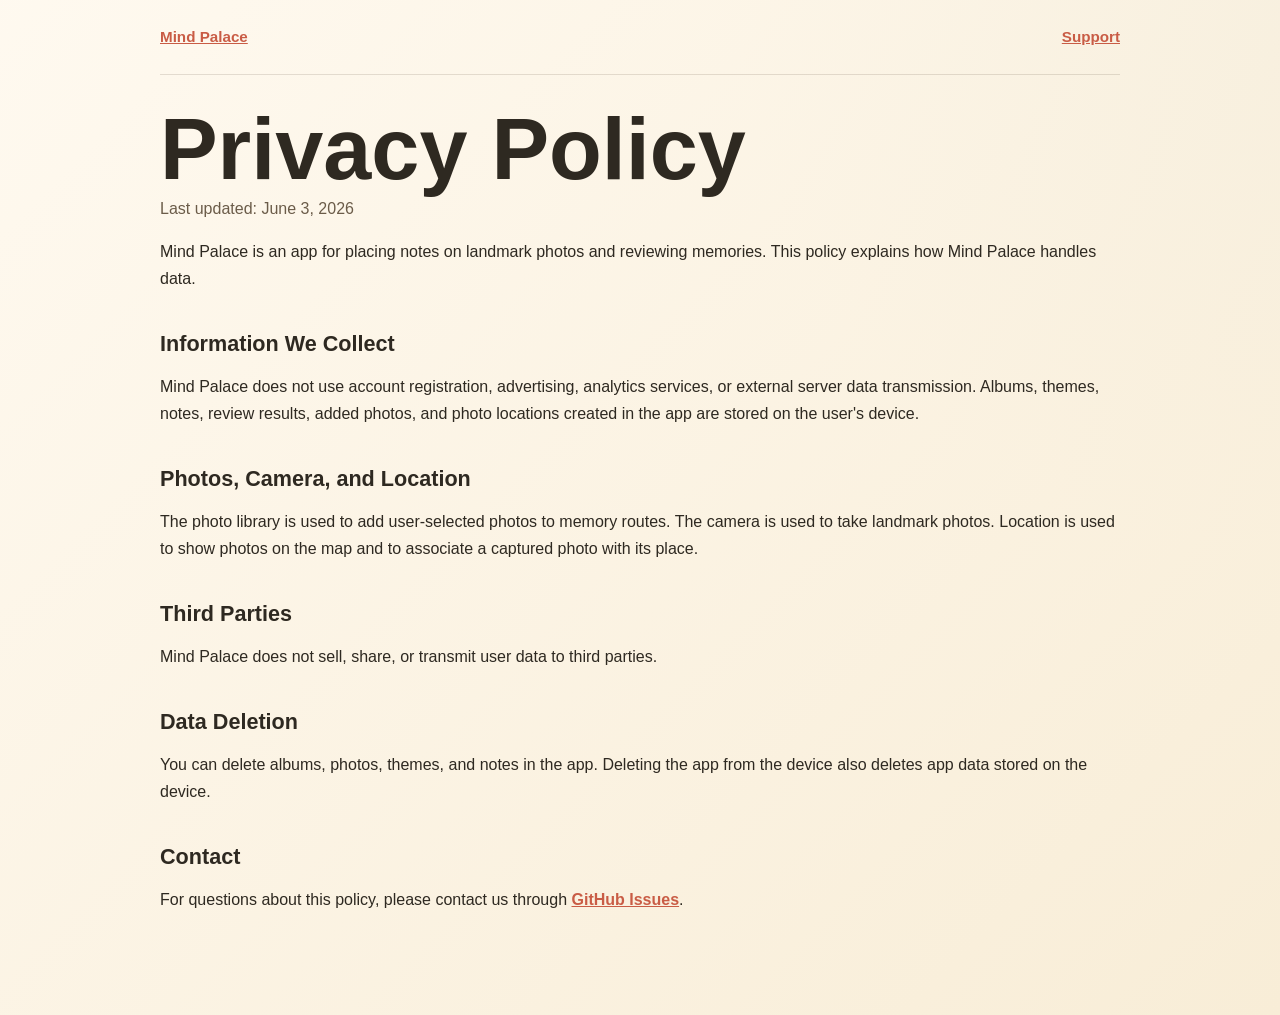
==== docs/privacy.html @ 4e6e689c "Add App Store metadata and support pages" ====
<!doctype html>
<html lang="en">
<head>
  <meta charset="utf-8">
  <meta name="viewport" content="width=device-width, initial-scale=1">
  <title>Mind Palace Privacy Policy</title>
  <link rel="stylesheet" href="styles.css">
</head>
<body>
  <main class="page">
    <nav class="topnav"><a href="index.html">Mind Palace</a><a href="support.html">Support</a></nav>
    <section class="section">
      <h1>Privacy Policy</h1>
      <p class="meta">Last updated: June 3, 2026</p>

      <p>Mind Palace is an app for placing notes on landmark photos and reviewing memories. This policy explains how Mind Palace handles data.</p>

      <h2>Information We Collect</h2>
      <p>Mind Palace does not use account registration, advertising, analytics services, or external server data transmission. Albums, themes, notes, review results, added photos, and photo locations created in the app are stored on the user's device.</p>

      <h2>Photos, Camera, and Location</h2>
      <p>The photo library is used to add user-selected photos to memory routes. The camera is used to take landmark photos. Location is used to show photos on the map and to associate a captured photo with its place.</p>

      <h2>Third Parties</h2>
      <p>Mind Palace does not sell, share, or transmit user data to third parties.</p>

      <h2>Data Deletion</h2>
      <p>You can delete albums, photos, themes, and notes in the app. Deleting the app from the device also deletes app data stored on the device.</p>

      <h2>Contact</h2>
      <p>For questions about this policy, please contact us through <a href="https://github.com/Nfnat0/mind-palace/issues">GitHub Issues</a>.</p>
    </section>
  </main>
</body>
</html>
---- docs/styles.css ----
:root {
  color-scheme: light;
  --paper: #f8edd7;
  --paper-deep: #ead8b7;
  --ink: #2e2921;
  --muted: #6b5c49;
  --sage: #667c5d;
  --coral: #c95c45;
  --white: #fffaf1;
}

* {
  box-sizing: border-box;
}

body {
  margin: 0;
  font-family: -apple-system, BlinkMacSystemFont, "Hiragino Sans", "Yu Gothic", "Segoe UI", sans-serif;
  line-height: 1.7;
  color: var(--ink);
  background:
    linear-gradient(135deg, rgba(255, 250, 241, 0.94), rgba(248, 237, 215, 0.86)),
    radial-gradient(circle at top right, rgba(102, 124, 93, 0.2), transparent 34rem),
    var(--paper);
}

a {
  color: var(--coral);
  font-weight: 700;
}

.page {
  width: min(960px, calc(100% - 32px));
  margin: 0 auto;
  padding: 24px 0 56px;
}

.topnav {
  display: flex;
  justify-content: space-between;
  gap: 16px;
  margin-bottom: 24px;
  font-size: 0.95rem;
}

.hero {
  min-height: 64vh;
  display: grid;
  align-content: center;
  padding: 56px 0 36px;
}

.eyebrow {
  color: var(--sage);
  font-weight: 800;
  letter-spacing: 0;
  margin: 0 0 10px;
}

h1 {
  max-width: 760px;
  margin: 0;
  font-size: clamp(2.4rem, 8vw, 5.4rem);
  line-height: 1.04;
  letter-spacing: 0;
}

h2 {
  margin: 34px 0 10px;
  font-size: 1.35rem;
}

h3 {
  margin: 0 0 8px;
  font-size: 1.05rem;
}

p {
  margin: 0 0 16px;
}

.lead {
  max-width: 660px;
  margin-top: 20px;
  color: var(--muted);
  font-size: 1.15rem;
}

.meta {
  color: var(--muted);
}

.actions {
  display: flex;
  flex-wrap: wrap;
  gap: 12px;
  margin-top: 24px;
}

.button {
  display: inline-flex;
  align-items: center;
  min-height: 44px;
  padding: 10px 16px;
  border-radius: 8px;
  color: white;
  background: var(--coral);
  text-decoration: none;
}

.button.secondary {
  color: var(--ink);
  background: rgba(255, 250, 241, 0.82);
  border: 1px solid rgba(107, 92, 73, 0.22);
}

.section {
  padding: 30px 0;
  border-top: 1px solid rgba(107, 92, 73, 0.18);
}

.section.compact {
  padding-bottom: 0;
}

.grid {
  display: grid;
  grid-template-columns: repeat(3, 1fr);
  gap: 14px;
  margin-top: 18px;
}

article {
  min-height: 150px;
  padding: 18px;
  border: 1px solid rgba(107, 92, 73, 0.16);
  border-radius: 8px;
  background: rgba(255, 250, 241, 0.74);
}

article p {
  color: var(--muted);
}

@media (max-width: 720px) {
  .hero {
    min-height: auto;
    padding-top: 36px;
  }

  .grid {
    grid-template-columns: 1fr;
  }
}
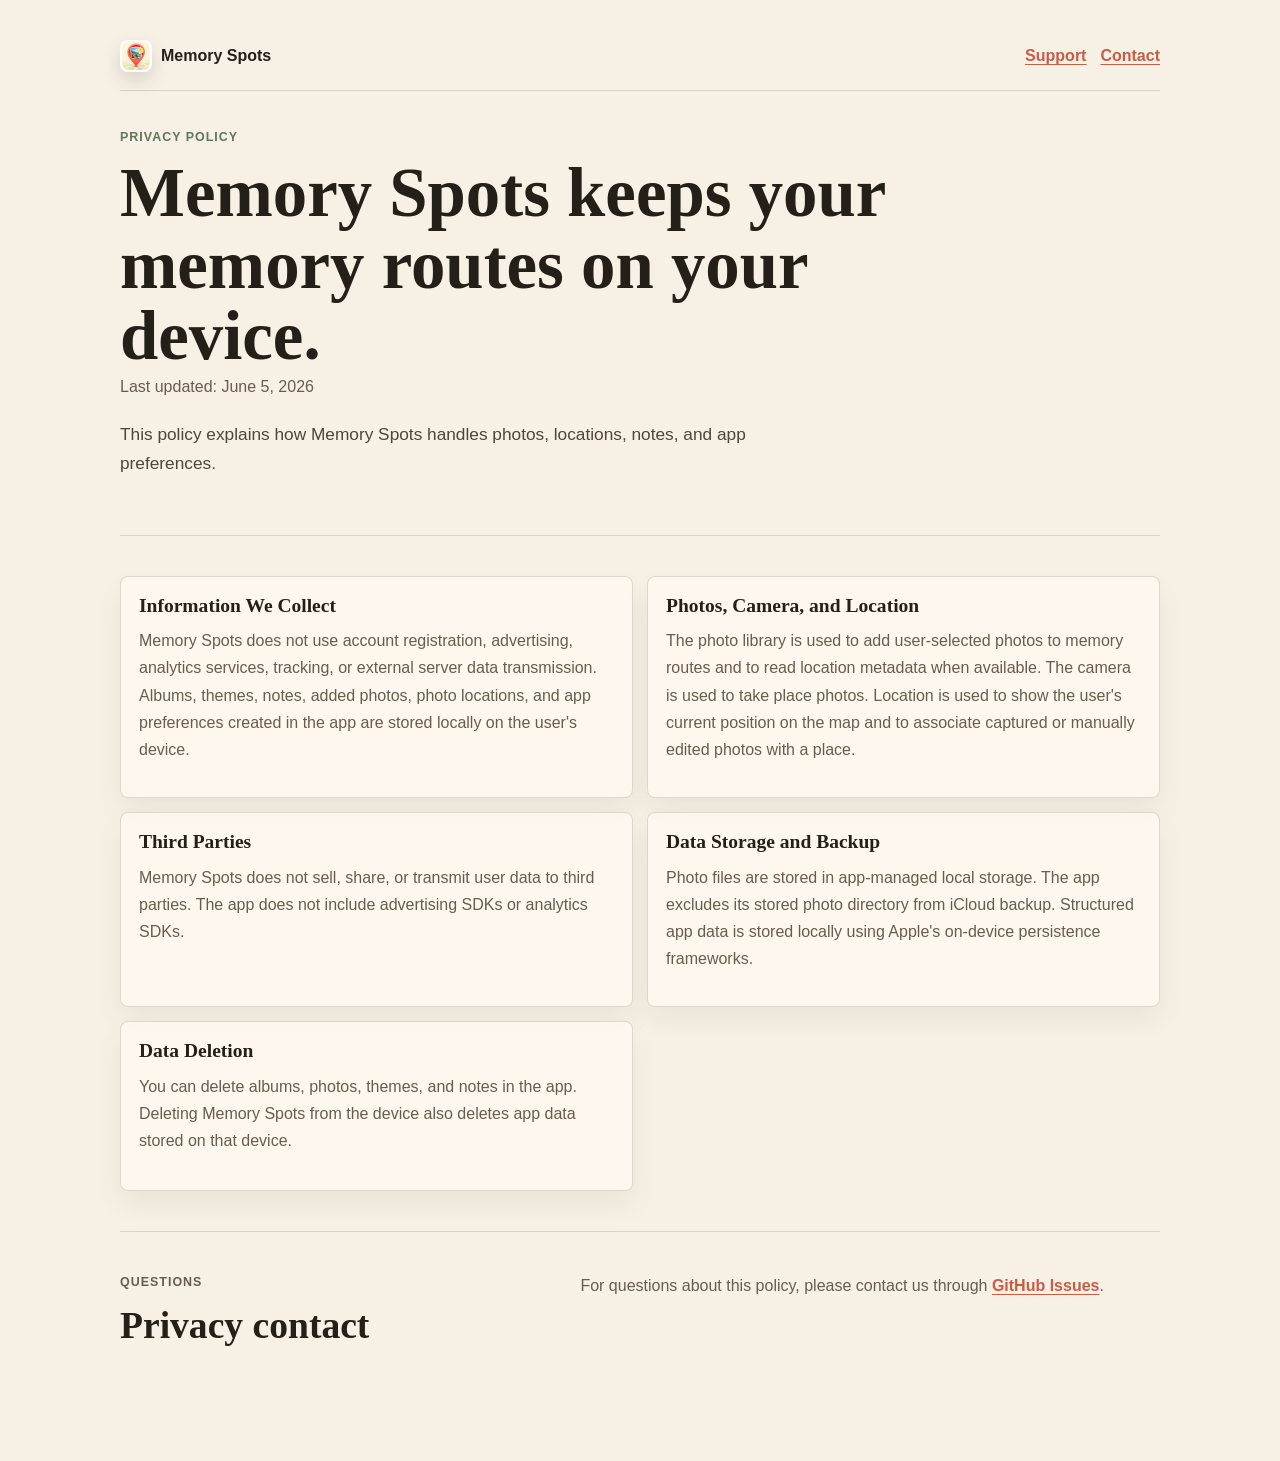
==== commit 4259e538: "Update support docs for Memory Spots" ====
--- a/docs/privacy.html
+++ b/docs/privacy.html
@@ -3,32 +3,63 @@
 <head>
   <meta charset="utf-8">
   <meta name="viewport" content="width=device-width, initial-scale=1">
-  <title>Mind Palace Privacy Policy</title>
+  <title>Memory Spots Privacy Policy</title>
+  <meta name="description" content="Privacy policy for Memory Spots.">
   <link rel="stylesheet" href="styles.css">
 </head>
 <body>
   <main class="page">
-    <nav class="topnav"><a href="index.html">Mind Palace</a><a href="support.html">Support</a></nav>
-    <section class="section">
-      <h1>Privacy Policy</h1>
-      <p class="meta">Last updated: June 3, 2026</p>
+    <nav class="topnav inline">
+      <a class="brand" href="index.html">
+        <img src="assets/memory-spots-icon.png" alt="" width="32" height="32">
+        <span>Memory Spots</span>
+      </a>
+      <div>
+        <a href="support.html">Support</a>
+        <a href="https://github.com/Nfnat0/memory-spots/issues">Contact</a>
+      </div>
+    </nav>
 
-      <p>Mind Palace is an app for placing notes on landmark photos and reviewing memories. This policy explains how Mind Palace handles data.</p>
+    <section class="section intro">
+      <p class="eyebrow">Privacy Policy</p>
+      <h1>Memory Spots keeps your memory routes on your device.</h1>
+      <p class="meta">Last updated: June 5, 2026</p>
+      <p class="lead">This policy explains how Memory Spots handles photos, locations, notes, and app preferences.</p>
+    </section>
 
-      <h2>Information We Collect</h2>
-      <p>Mind Palace does not use account registration, advertising, analytics services, or external server data transmission. Albums, themes, notes, review results, added photos, and photo locations created in the app are stored on the user's device.</p>
+    <section class="section help-list">
+      <article>
+        <h2>Information We Collect</h2>
+        <p>Memory Spots does not use account registration, advertising, analytics services, tracking, or external server data transmission. Albums, themes, notes, added photos, photo locations, and app preferences created in the app are stored locally on the user's device.</p>
+      </article>
 
-      <h2>Photos, Camera, and Location</h2>
-      <p>The photo library is used to add user-selected photos to memory routes. The camera is used to take landmark photos. Location is used to show photos on the map and to associate a captured photo with its place.</p>
+      <article>
+        <h2>Photos, Camera, and Location</h2>
+        <p>The photo library is used to add user-selected photos to memory routes and to read location metadata when available. The camera is used to take place photos. Location is used to show the user's current position on the map and to associate captured or manually edited photos with a place.</p>
+      </article>
 
-      <h2>Third Parties</h2>
-      <p>Mind Palace does not sell, share, or transmit user data to third parties.</p>
+      <article>
+        <h2>Third Parties</h2>
+        <p>Memory Spots does not sell, share, or transmit user data to third parties. The app does not include advertising SDKs or analytics SDKs.</p>
+      </article>
 
-      <h2>Data Deletion</h2>
-      <p>You can delete albums, photos, themes, and notes in the app. Deleting the app from the device also deletes app data stored on the device.</p>
+      <article>
+        <h2>Data Storage and Backup</h2>
+        <p>Photo files are stored in app-managed local storage. The app excludes its stored photo directory from iCloud backup. Structured app data is stored locally using Apple's on-device persistence frameworks.</p>
+      </article>
 
-      <h2>Contact</h2>
-      <p>For questions about this policy, please contact us through <a href="https://github.com/Nfnat0/mind-palace/issues">GitHub Issues</a>.</p>
+      <article>
+        <h2>Data Deletion</h2>
+        <p>You can delete albums, photos, themes, and notes in the app. Deleting Memory Spots from the device also deletes app data stored on that device.</p>
+      </article>
+    </section>
+
+    <section class="section split">
+      <div>
+        <p class="eyebrow">Questions</p>
+        <h2>Privacy contact</h2>
+      </div>
+      <p>For questions about this policy, please contact us through <a href="https://github.com/Nfnat0/memory-spots/issues">GitHub Issues</a>.</p>
     </section>
   </main>
 </body>
--- a/docs/styles.css
+++ b/docs/styles.css
@@ -1,78 +1,126 @@
 :root {
   color-scheme: light;
-  --paper: #f8edd7;
-  --paper-deep: #ead8b7;
-  --ink: #2e2921;
-  --muted: #6b5c49;
-  --sage: #667c5d;
+  --paper: #f7f0e5;
+  --linen: #fffaf1;
+  --ink: #242018;
+  --muted: #675d4f;
+  --sage: #5f775c;
   --coral: #c95c45;
-  --white: #fffaf1;
+  --lake: #4b7f91;
+  --line: rgba(80, 68, 52, 0.18);
+  --shadow: rgba(36, 32, 24, 0.14);
 }
 
 * {
   box-sizing: border-box;
 }
 
+html {
+  background: var(--paper);
+}
+
 body {
   margin: 0;
-  font-family: -apple-system, BlinkMacSystemFont, "Hiragino Sans", "Yu Gothic", "Segoe UI", sans-serif;
+  font-family: ui-serif, Georgia, "Hiragino Mincho ProN", "Yu Mincho", serif;
   line-height: 1.7;
   color: var(--ink);
-  background:
-    linear-gradient(135deg, rgba(255, 250, 241, 0.94), rgba(248, 237, 215, 0.86)),
-    radial-gradient(circle at top right, rgba(102, 124, 93, 0.2), transparent 34rem),
-    var(--paper);
+  background: var(--paper);
 }
 
 a {
   color: var(--coral);
   font-weight: 700;
+  text-decoration-thickness: 0.08em;
+  text-underline-offset: 0.18em;
 }
 
 .page {
-  width: min(960px, calc(100% - 32px));
+  width: min(1040px, calc(100% - 32px));
   margin: 0 auto;
-  padding: 24px 0 56px;
+  padding: 22px 0 64px;
 }
 
 .topnav {
   display: flex;
+  align-items: center;
   justify-content: space-between;
-  gap: 16px;
-  margin-bottom: 24px;
-  font-size: 0.95rem;
+  gap: 18px;
+  width: min(1040px, calc(100% - 32px));
+  margin: 0 auto;
+  padding: 18px 0;
+  font-family: ui-sans-serif, -apple-system, BlinkMacSystemFont, "Hiragino Sans", "Yu Gothic", "Segoe UI", sans-serif;
+}
+
+.topnav.inline {
+  width: 100%;
+}
+
+.topnav div {
+  display: flex;
+  flex-wrap: wrap;
+  justify-content: flex-end;
+  gap: 14px;
+}
+
+.brand {
+  display: inline-flex;
+  align-items: center;
+  gap: 9px;
+  color: var(--ink);
+  text-decoration: none;
+}
+
+.brand img {
+  border-radius: 8px;
+  box-shadow: 0 8px 18px var(--shadow);
 }
 
 .hero {
-  min-height: 64vh;
-  display: grid;
-  align-content: center;
-  padding: 56px 0 36px;
+  min-height: 72vh;
+  display: grid;
+  grid-template-rows: auto 1fr;
+  background-image: url("assets/memory-notebook-hero.jpg");
+  background-position: center;
+  background-size: cover;
+  border-bottom: 1px solid var(--line);
+}
+
+.hero-copy {
+  width: min(1040px, calc(100% - 32px));
+  margin: 0 auto;
+  align-self: center;
+  padding: 36px 0 74px;
+  text-shadow: 0 1px 0 rgba(255, 250, 241, 0.72);
 }
 
 .eyebrow {
   color: var(--sage);
-  font-weight: 800;
+  font-family: ui-sans-serif, -apple-system, BlinkMacSystemFont, "Hiragino Sans", "Yu Gothic", "Segoe UI", sans-serif;
+  font-size: 0.78rem;
+  font-weight: 850;
+  letter-spacing: 0.08em;
+  margin: 0 0 10px;
+  text-transform: uppercase;
+}
+
+h1 {
+  max-width: 780px;
+  margin: 0;
+  font-size: clamp(2.65rem, 8vw, 5.9rem);
+  line-height: 0.98;
   letter-spacing: 0;
+}
+
+h2 {
   margin: 0 0 10px;
-}
-
-h1 {
-  max-width: 760px;
-  margin: 0;
-  font-size: clamp(2.4rem, 8vw, 5.4rem);
-  line-height: 1.04;
+  font-size: clamp(1.45rem, 3vw, 2.35rem);
+  line-height: 1.15;
   letter-spacing: 0;
 }
 
-h2 {
-  margin: 34px 0 10px;
-  font-size: 1.35rem;
-}
-
 h3 {
-  margin: 0 0 8px;
-  font-size: 1.05rem;
+  margin: 10px 0 7px;
+  font-size: 1.08rem;
 }
 
 p {
@@ -80,21 +128,23 @@
 }
 
 .lead {
-  max-width: 660px;
+  max-width: 670px;
   margin-top: 20px;
-  color: var(--muted);
-  font-size: 1.15rem;
+  color: #4f463a;
+  font-family: ui-sans-serif, -apple-system, BlinkMacSystemFont, "Hiragino Sans", "Yu Gothic", "Segoe UI", sans-serif;
+  font-size: 1.08rem;
 }
 
 .meta {
   color: var(--muted);
+  font-family: ui-sans-serif, -apple-system, BlinkMacSystemFont, "Hiragino Sans", "Yu Gothic", "Segoe UI", sans-serif;
 }
 
 .actions {
   display: flex;
   flex-wrap: wrap;
   gap: 12px;
-  margin-top: 24px;
+  margin-top: 26px;
 }
 
 .button {
@@ -105,50 +155,122 @@
   border-radius: 8px;
   color: white;
   background: var(--coral);
+  box-shadow: 0 10px 22px rgba(201, 92, 69, 0.26);
+  font-family: ui-sans-serif, -apple-system, BlinkMacSystemFont, "Hiragino Sans", "Yu Gothic", "Segoe UI", sans-serif;
   text-decoration: none;
 }
 
 .button.secondary {
   color: var(--ink);
-  background: rgba(255, 250, 241, 0.82);
-  border: 1px solid rgba(107, 92, 73, 0.22);
+  background: rgba(255, 250, 241, 0.88);
+  border: 1px solid var(--line);
+  box-shadow: none;
 }
 
 .section {
-  padding: 30px 0;
-  border-top: 1px solid rgba(107, 92, 73, 0.18);
-}
-
-.section.compact {
-  padding-bottom: 0;
+  padding: 40px 0;
+  border-top: 1px solid var(--line);
+}
+
+.intro {
+  padding-top: 36px;
+}
+
+.intro h1 {
+  max-width: 820px;
+  font-size: clamp(2.2rem, 6vw, 4.3rem);
+  line-height: 1.04;
+}
+
+.section-heading {
+  max-width: 700px;
+  margin-bottom: 22px;
 }
 
 .grid {
   display: grid;
-  grid-template-columns: repeat(3, 1fr);
+  grid-template-columns: repeat(3, minmax(0, 1fr));
   gap: 14px;
-  margin-top: 18px;
 }
 
 article {
-  min-height: 150px;
+  min-height: 170px;
   padding: 18px;
-  border: 1px solid rgba(107, 92, 73, 0.16);
+  border: 1px solid var(--line);
   border-radius: 8px;
   background: rgba(255, 250, 241, 0.74);
-}
-
-article p {
+  box-shadow: 0 14px 28px rgba(36, 32, 24, 0.06);
+}
+
+article p,
+.split p {
   color: var(--muted);
-}
-
-@media (max-width: 720px) {
+  font-family: ui-sans-serif, -apple-system, BlinkMacSystemFont, "Hiragino Sans", "Yu Gothic", "Segoe UI", sans-serif;
+}
+
+.marker {
+  display: inline-flex;
+  align-items: center;
+  min-height: 28px;
+  padding: 4px 9px;
+  border-radius: 999px;
+  color: white;
+  background: var(--lake);
+  font-family: ui-sans-serif, -apple-system, BlinkMacSystemFont, "Hiragino Sans", "Yu Gothic", "Segoe UI", sans-serif;
+  font-size: 0.76rem;
+  font-weight: 800;
+}
+
+.split {
+  display: grid;
+  grid-template-columns: minmax(0, 0.85fr) minmax(0, 1.15fr);
+  gap: 32px;
+  align-items: start;
+}
+
+.link-list {
+  display: grid;
+  gap: 10px;
+  margin: 0;
+  padding: 0;
+  list-style: none;
+  font-family: ui-sans-serif, -apple-system, BlinkMacSystemFont, "Hiragino Sans", "Yu Gothic", "Segoe UI", sans-serif;
+}
+
+.link-list li {
+  padding: 12px 14px;
+  border: 1px solid var(--line);
+  border-radius: 8px;
+  background: rgba(255, 250, 241, 0.72);
+}
+
+.help-list {
+  display: grid;
+  grid-template-columns: repeat(2, minmax(0, 1fr));
+  gap: 14px;
+}
+
+.help-list h2 {
+  font-size: 1.22rem;
+}
+
+@media (max-width: 760px) {
   .hero {
-    min-height: auto;
-    padding-top: 36px;
-  }
-
-  .grid {
+    min-height: 76vh;
+    background-position: 30% center;
+  }
+
+  .topnav {
+    align-items: flex-start;
+  }
+
+  .grid,
+  .help-list,
+  .split {
     grid-template-columns: 1fr;
   }
-}
+
+  h1 {
+    font-size: clamp(2.35rem, 13vw, 4rem);
+  }
+}
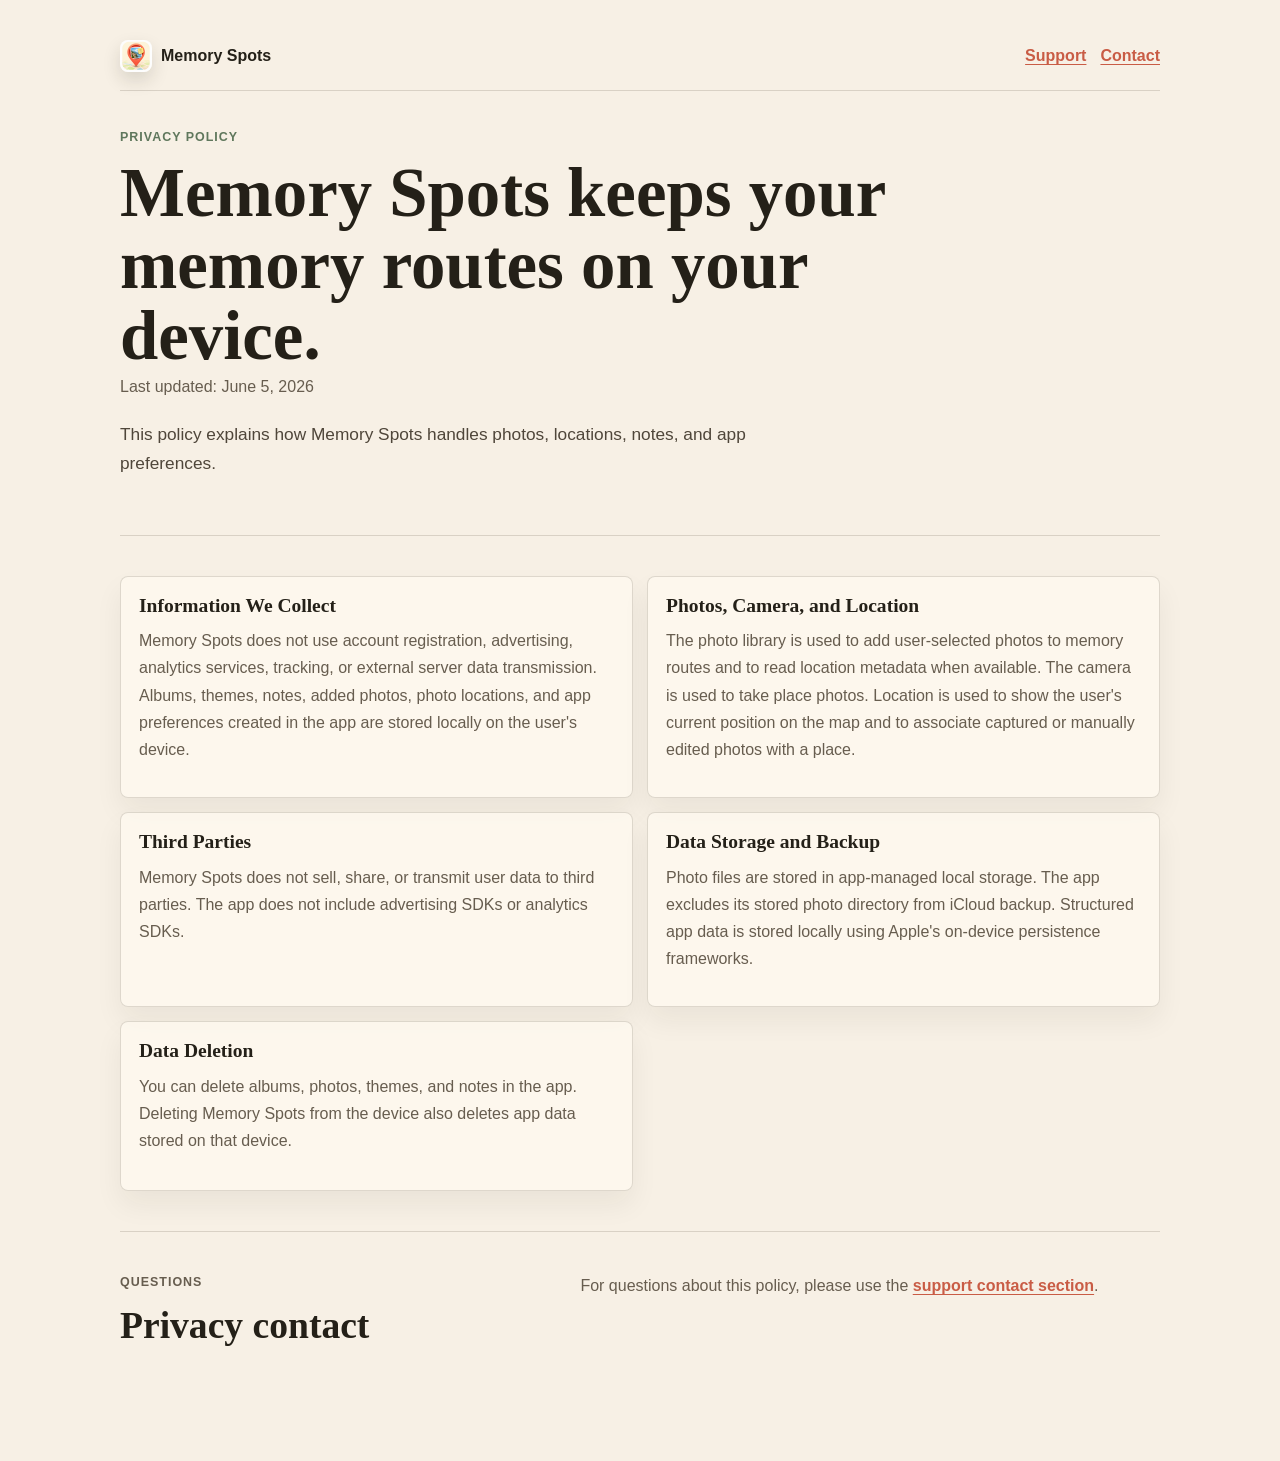
==== commit f1a8b9bb: "Update support docs for Memory Spots" ====
--- a/docs/privacy.html
+++ b/docs/privacy.html
@@ -16,7 +16,7 @@
       </a>
       <div>
         <a href="support.html">Support</a>
-        <a href="https://github.com/Nfnat0/memory-spots/issues">Contact</a>
+        <a href="support.html#contact">Contact</a>
       </div>
     </nav>
 
@@ -59,7 +59,7 @@
         <p class="eyebrow">Questions</p>
         <h2>Privacy contact</h2>
       </div>
-      <p>For questions about this policy, please contact us through <a href="https://github.com/Nfnat0/memory-spots/issues">GitHub Issues</a>.</p>
+      <p>For questions about this policy, please use the <a href="support.html#contact">support contact section</a>.</p>
     </section>
   </main>
 </body>
--- a/docs/styles.css
+++ b/docs/styles.css
@@ -106,7 +106,7 @@
 h1 {
   max-width: 780px;
   margin: 0;
-  font-size: clamp(2.65rem, 8vw, 5.9rem);
+  font-size: clamp(2.45rem, 7vw, 5.4rem);
   line-height: 0.98;
   letter-spacing: 0;
 }
@@ -256,12 +256,21 @@
 
 @media (max-width: 760px) {
   .hero {
-    min-height: 76vh;
+    min-height: auto;
     background-position: 30% center;
+  }
+
+  .hero-copy {
+    padding: 28px 0 44px;
   }
 
   .topnav {
     align-items: flex-start;
+    gap: 12px;
+  }
+
+  .topnav div {
+    gap: 12px;
   }
 
   .grid,
@@ -271,6 +280,11 @@
   }
 
   h1 {
-    font-size: clamp(2.35rem, 13vw, 4rem);
-  }
-}
+    font-size: clamp(2.05rem, 10.5vw, 3.35rem);
+    line-height: 1.02;
+  }
+
+  .intro h1 {
+    font-size: clamp(1.95rem, 9.5vw, 3rem);
+  }
+}
